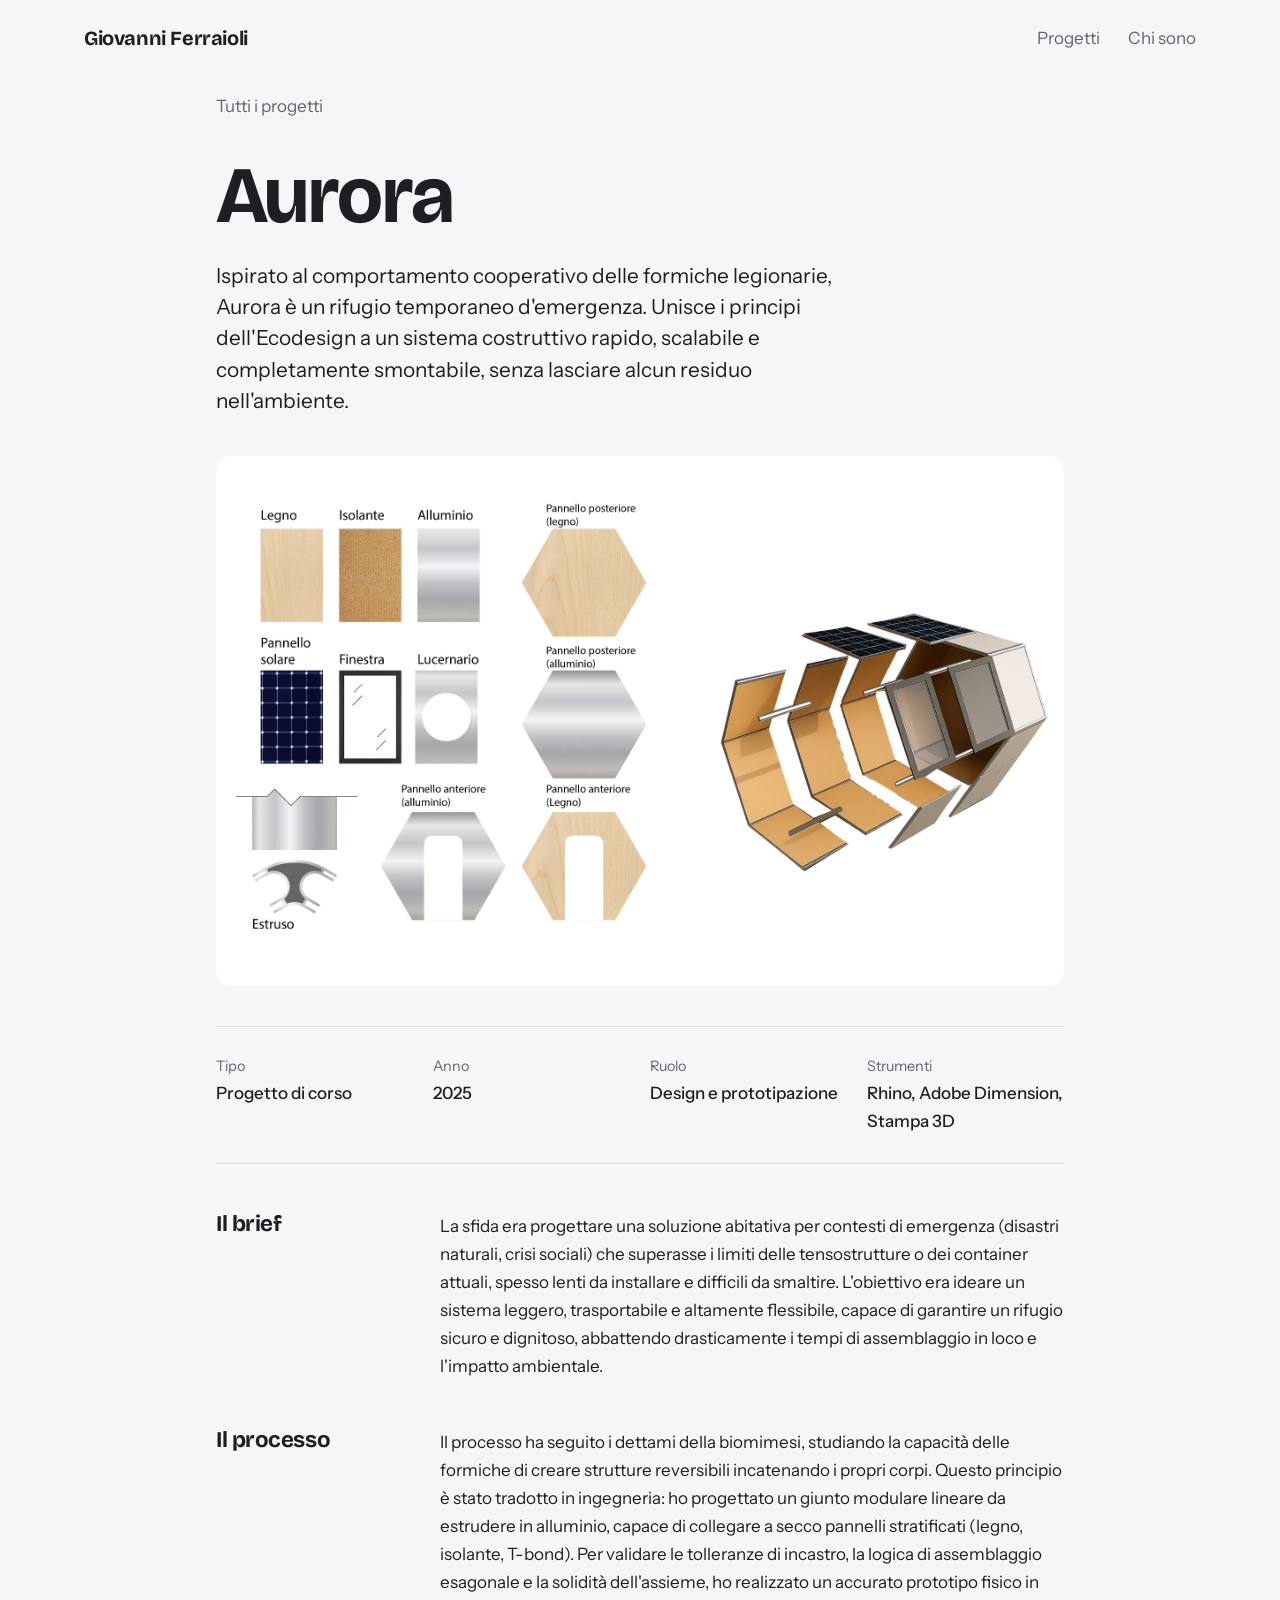
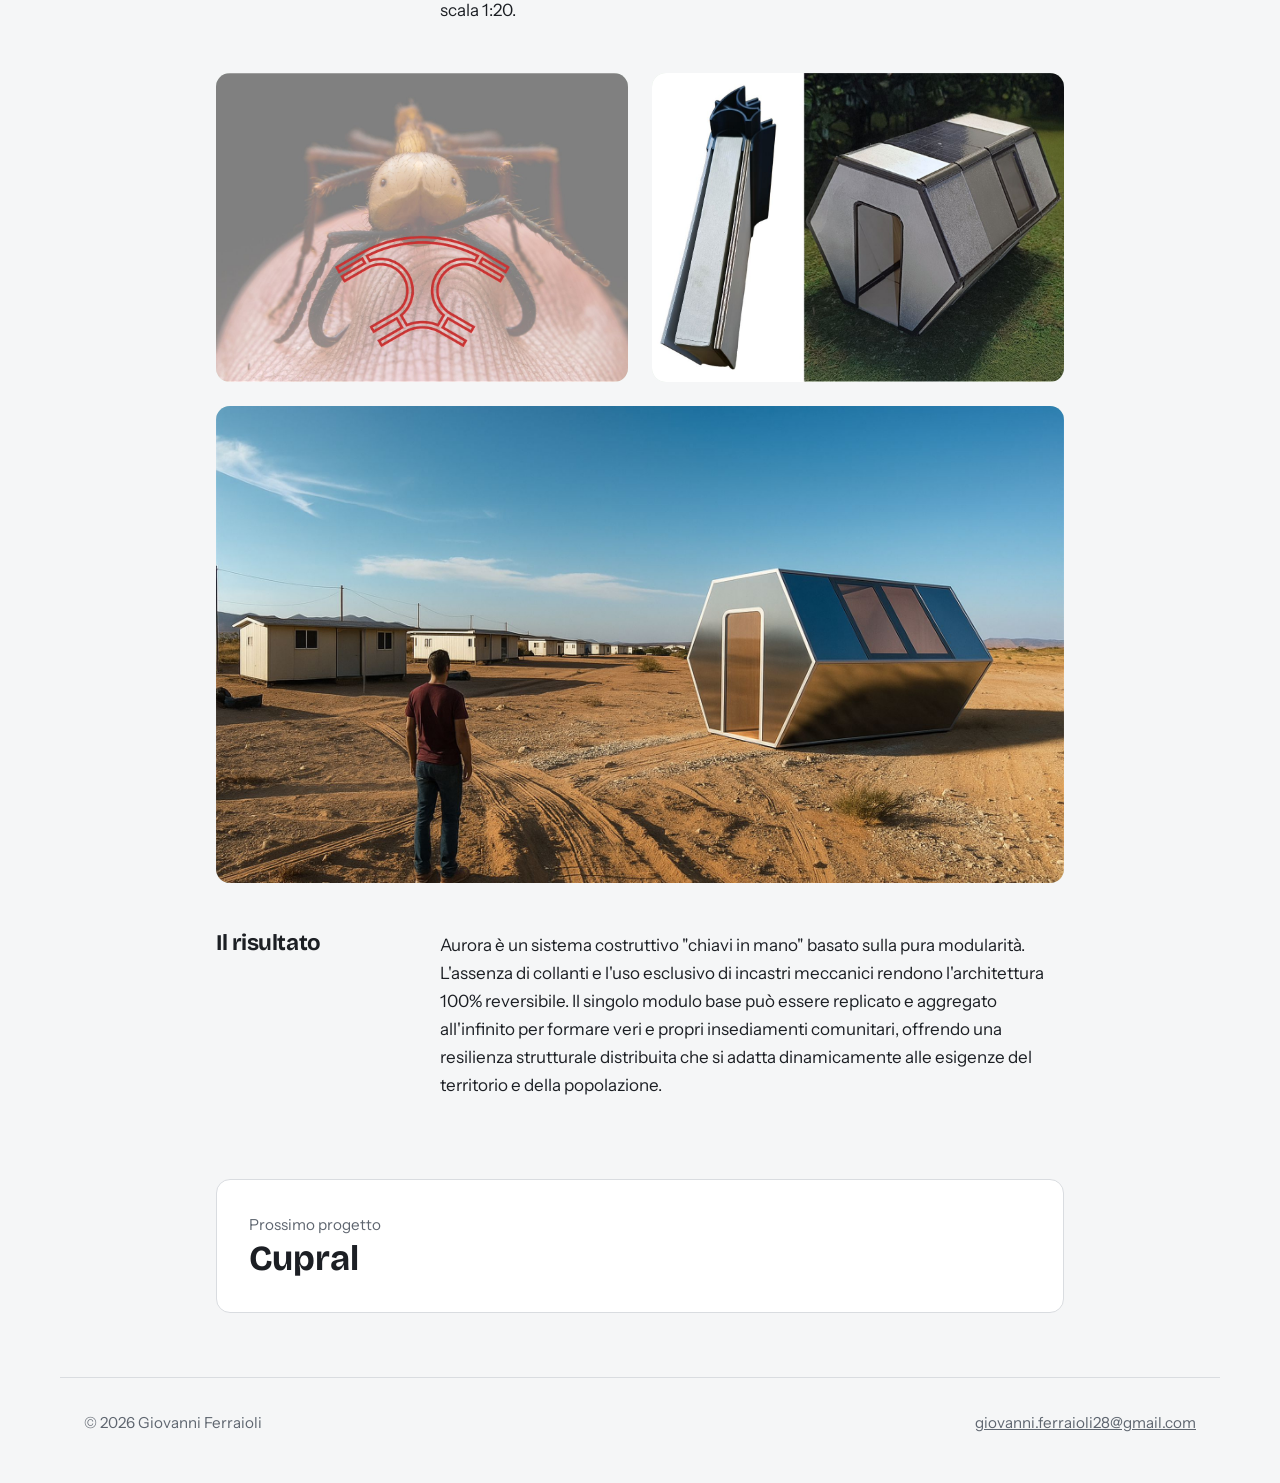
==== aurora.html @ e7b47581 "Add files via upload" ====
<!DOCTYPE html>
<html lang="it">
<head>
<meta charset="utf-8">
<meta name="viewport" content="width=device-width, initial-scale=1">
<title>Aurora — Giovanni Ferraioli </title>
<meta name="description" content="Portfolio di product design">
<link rel="preconnect" href="https://fonts.googleapis.com">
<link rel="preconnect" href="https://fonts.gstatic.com" crossorigin>
<link href="https://fonts.googleapis.com/css2?family=Bricolage+Grotesque:opsz,wght@12..96,500;12..96,700&family=Instrument+Sans:wght@400;500&display=swap" rel="stylesheet">
<link rel="stylesheet" href="css/stile.css">
</head>
<body>
<header class="top">
<a class="logo" href="index.html">Giovanni Ferraioli </a>
<nav><a href="index.html#progetti">Progetti</a><a href="chi-sono.html">Chi sono</a></nav>
</header>
<main class="progetto">
<a class="indietro" href="index.html#progetti">Tutti i progetti</a>
<h1>Aurora</h1>
<p class="intro">Ispirato al comportamento cooperativo delle formiche legionarie, Aurora è un rifugio temporaneo d'emergenza. Unisce i principi dell'Ecodesign a un sistema costruttivo rapido, scalabile e completamente smontabile, senza lasciare alcun residuo nell'ambiente.</p>
<div class="ph grande" style="--tinta:#DAEADB"><span>Aurora</span><img src="immagini/aurora/render.jpg" alt="Immagine del progetto Aurora" onerror="this.remove()"></div>
<dl class="dati"><div><dt>Tipo</dt><dd>Progetto di corso</dd></div><div><dt>Anno</dt><dd>2025</dd></div><div><dt>Ruolo</dt><dd>Design e prototipazione</dd></div><div><dt>Strumenti</dt><dd>Rhino, Adobe Dimension, Stampa 3D</dd></div></dl>
<section class="blocco"><h2>Il brief</h2><p>La sfida era progettare una soluzione abitativa per contesti di emergenza (disastri naturali, crisi sociali) che superasse i limiti delle tensostrutture o dei container attuali, spesso lenti da installare e difficili da smaltire. L'obiettivo era ideare un sistema leggero, trasportabile e altamente flessibile, capace di garantire un rifugio sicuro e dignitoso, abbattendo drasticamente i tempi di assemblaggio in loco e l'impatto ambientale.</p></section>
<section class="blocco"><h2>Il processo</h2><p>Il processo ha seguito i dettami della biomimesi, studiando la capacità delle formiche di creare strutture reversibili incatenando i propri corpi. Questo principio è stato tradotto in ingegneria: ho progettato un giunto modulare lineare da estrudere in alluminio, capace di collegare a secco pannelli stratificati (legno, isolante, T-bond). Per validare le tolleranze di incastro, la logica di assemblaggio esagonale e la solidità dell'assieme, ho realizzato un accurato prototipo fisico in scala 1:20.</p></section>
<div class="coppia"><div class="ph " style="--tinta:#DAEADB"><span>Aurora</span><img src="immagini/aurora/1.jpg" alt="Immagine del progetto Aurora" onerror="this.remove()"></div><div class="ph " style="--tinta:#DAEADB"><span>Aurora</span><img src="immagini/aurora/2.jpg" alt="Immagine del progetto Aurora" onerror="this.remove()"></div></div>
<div class="ph larga" style="--tinta:#DAEADB"><span>Aurora</span><img src="immagini/aurora/3.jpg" alt="Immagine del progetto Aurora" onerror="this.remove()"></div>
<section class="blocco"><h2>Il risultato</h2><p>Aurora è un sistema costruttivo "chiavi in mano" basato sulla pura modularità. L'assenza di collanti e l'uso esclusivo di incastri meccanici rendono l'architettura 100% reversibile. Il singolo modulo base può essere replicato e aggregato all'infinito per formare veri e propri insediamenti comunitari, offrendo una resilienza strutturale distribuita che si adatta dinamicamente alle esigenze del territorio e della popolazione.</p></section>
<a class="prossimo" href="cupral.html"><span>Prossimo progetto</span><strong>Cupral</strong></a>
</main>
<footer class="foot"><p>© 2026 Giovanni Ferraioli </p><p><a href="mailto:giovanni.ferraioli28@gmail.com">giovanni.ferraioli28@gmail.com</a></p></footer>
<script src="js/script.js"></script>
</body>
</html>
---- css/stile.css ----
:root{--sfondo:#F5F6F7;--carta:#fff;--inchiostro:#1C1F24;--tenue:#5F6670;--linea:#D9DCE0;--accento:#2F4B7C;--raggio:14px;--max:1160px}
*{box-sizing:border-box;margin:0}
html{scroll-behavior:smooth}
body{background:var(--sfondo);color:var(--inchiostro);font:400 1.0625rem/1.65 "Instrument Sans",system-ui,sans-serif}
h1,h2,h3,.logo{font-family:"Bricolage Grotesque",system-ui,sans-serif;line-height:1.1;letter-spacing:-.02em}
a{color:inherit}
:focus-visible{outline:3px solid var(--accento);outline-offset:3px}
.top{max-width:var(--max);margin:0 auto;padding:1.5rem 1.5rem;display:flex;justify-content:space-between;align-items:center}
.logo{font-weight:700;font-size:1.25rem;text-decoration:none}
.top nav{display:flex;gap:1.75rem}
.top nav a{text-decoration:none;color:var(--tenue)}
.top nav a:hover{color:var(--inchiostro);text-decoration:underline;text-underline-offset:6px}
main{max-width:var(--max);margin:0 auto;padding:0 1.5rem 4rem}
.hero{padding:4rem 0 3.5rem;max-width:52rem}
.hero h1{font-size:clamp(2.2rem,5.5vw,4rem);font-weight:700}
.hero p{margin-top:1.5rem;color:var(--tenue);max-width:34rem}
.ph{position:relative;background:var(--tinta);border-radius:var(--raggio);overflow:hidden;aspect-ratio:4/3;display:grid;place-items:center}
.ph span{font:700 clamp(1.5rem,4vw,2.5rem)/1 "Bricolage Grotesque",sans-serif;color:rgba(28,31,36,.28);letter-spacing:-.02em}
.ph img{position:absolute;inset:0;width:100%;height:100%;object-fit:cover}
.griglia{display:grid;grid-template-columns:repeat(6,1fr);gap:2.5rem 1.5rem}
.card{grid-column:span 2;background:none;border:0;padding:0;text-align:left;font:inherit;color:inherit;cursor:pointer}
.card:nth-child(1),.card:nth-child(2){grid-column:span 3}
.card:nth-child(1) .ph,.card:nth-child(2) .ph{aspect-ratio:3/2}
.card h3{font-size:1.35rem;margin-top:.9rem;font-weight:500}
.card .ph{transition:transform .25s ease}
.card:hover .ph{transform:translateY(-4px)}
dialog{border:0;border-radius:20px;padding:0;width:min(46rem,calc(100% - 2rem));background:var(--carta);color:inherit;box-shadow:0 30px 80px rgba(20,25,35,.28)}
dialog::backdrop{background:rgba(28,31,36,.5)}
dialog[open]{animation:apri .22s ease}
@keyframes apri{from{opacity:0;transform:translateY(14px) scale(.98)}}
#scheda-img .ph{border-radius:0;aspect-ratio:16/9}
.scheda-testo{padding:1.75rem 2rem 2rem}
.scheda-testo h2{font-size:2rem}
.scheda-testo p{margin:.75rem 0 1.5rem;color:var(--tenue)}
.chiudi{position:absolute;top:1rem;right:1rem;z-index:2;border:0;background:rgba(255,255,255,.92);border-radius:99px;padding:.4rem 1rem;font:inherit;font-size:.9rem;cursor:pointer}
.bottone{display:inline-block;background:var(--inchiostro);color:#fff;text-decoration:none;padding:.75rem 1.5rem;border-radius:99px;font-weight:500}
.bottone:hover{background:var(--accento)}
.progetto{max-width:56rem}
.indietro{display:inline-block;margin:1rem 0 2rem;color:var(--tenue);text-decoration:none}
.indietro:hover{color:var(--inchiostro)}
.progetto h1,.chi h1{font-size:clamp(2.6rem,7vw,5rem)}
.intro{font-size:1.3rem;line-height:1.5;margin:1.25rem 0 2.5rem;max-width:40rem}
.ph.grande{aspect-ratio:16/10}
.dati{display:grid;grid-template-columns:repeat(auto-fit,minmax(10rem,1fr));gap:1.25rem;padding:1.75rem 0;margin:2.5rem 0;border-block:1px solid var(--linea)}
.dati dt{color:var(--tenue);font-size:.9rem}
.dati dd{font-weight:500}
.blocco{margin:3rem 0;display:grid;grid-template-columns:12rem 1fr;gap:1rem 2rem}
.blocco h2{font-size:1.4rem}
.coppia{display:grid;grid-template-columns:1fr 1fr;gap:1.5rem}
.prossimo{display:block;margin-top:5rem;padding:2rem;border-radius:var(--raggio);background:var(--carta);text-decoration:none;border:1px solid var(--linea)}
.prossimo span{display:block;color:var(--tenue);font-size:.95rem}
.prossimo strong{font:700 2.2rem "Bricolage Grotesque",sans-serif}
.prossimo:hover{border-color:var(--inchiostro)}
.chi{padding-top:2rem}
.chi-cols{display:grid;grid-template-columns:minmax(0,5fr) minmax(0,7fr);gap:3rem;margin-top:2.5rem;align-items:start}
.ritratto{aspect-ratio:4/5}
.chi .intro{margin-top:0}
.foot{max-width:var(--max);margin:0 auto;padding:2rem 1.5rem 3rem;border-top:1px solid var(--linea);display:flex;justify-content:space-between;flex-wrap:wrap;gap:.5rem;color:var(--tenue);font-size:.95rem}
@media(max-width:760px){.griglia{grid-template-columns:1fr}.card,.card:nth-child(1),.card:nth-child(2){grid-column:auto}.blocco,.chi-cols,.coppia{grid-template-columns:1fr}.hero{padding-top:2rem}}
@media(prefers-reduced-motion:reduce){*{animation:none!important;transition:none!important}html{scroll-behavior:auto}}
.targa{position:absolute;top:.9rem;left:.9rem;z-index:2;background:#fff;color:var(--inchiostro);font:500 .85rem/1 "Instrument Sans",sans-serif;font-style:normal;padding:.5rem .85rem;border-radius:99px;box-shadow:0 2px 10px rgba(20,25,35,.15)}
.targa.inline{position:static;display:inline-block;margin-top:1.25rem;background:var(--inchiostro);color:#fff;box-shadow:none}
.ph.larga{aspect-ratio:16/9;margin-top:1.5rem}
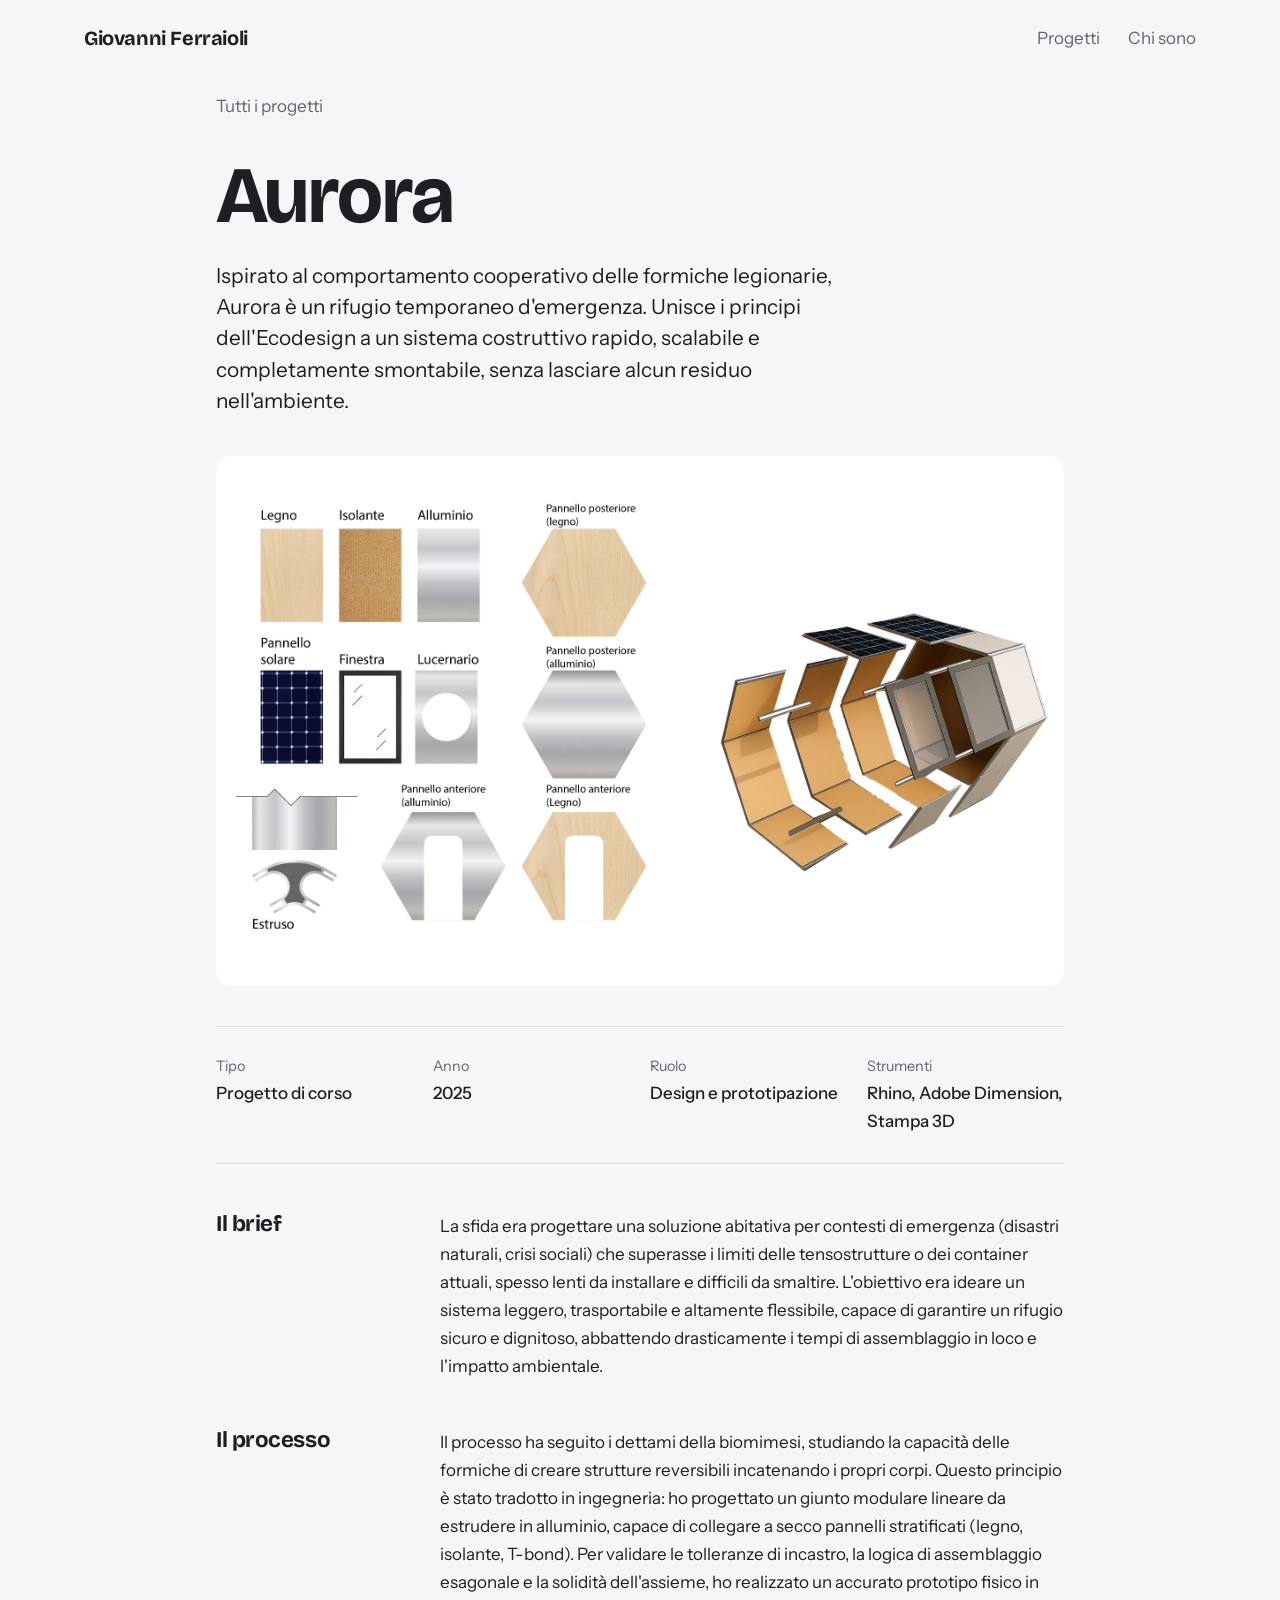
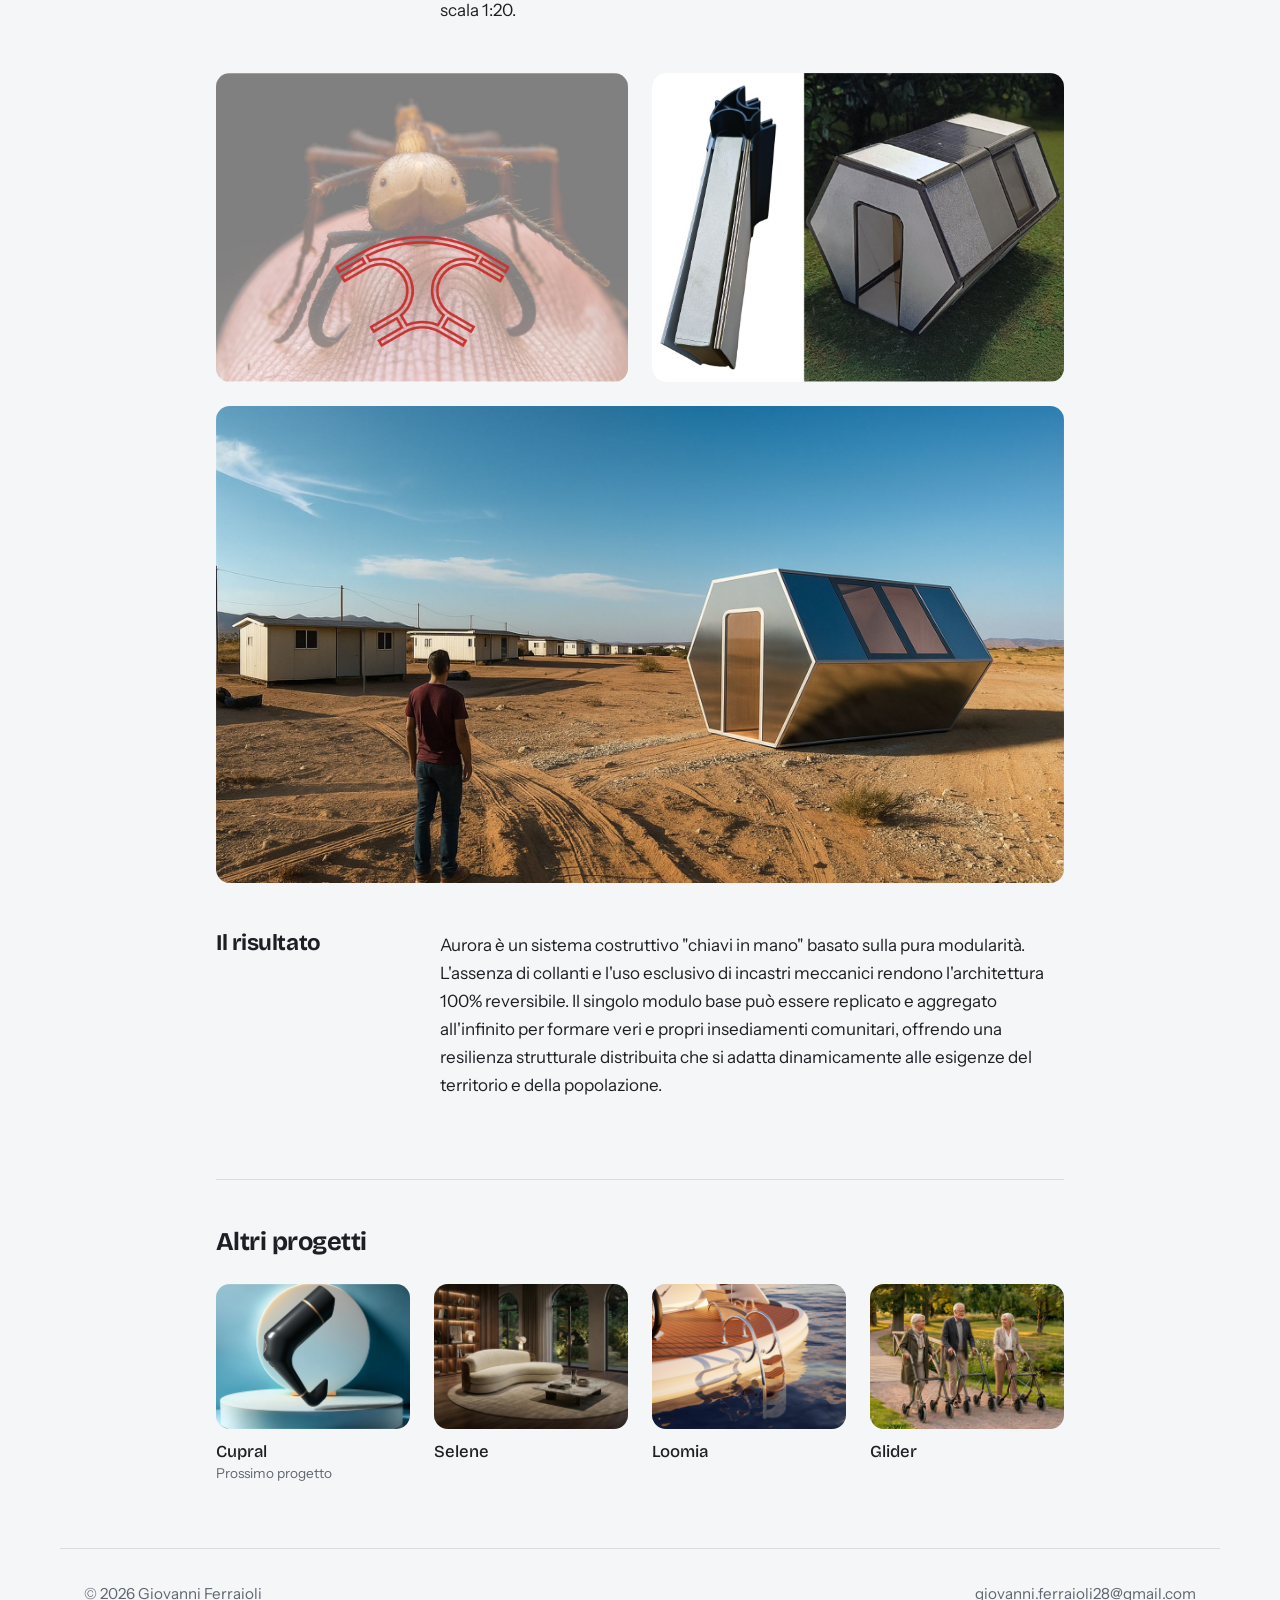
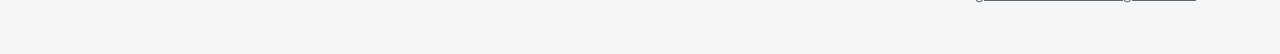
==== commit a34c7886: "Add files via upload" ====
--- a/aurora.html
+++ b/aurora.html
@@ -26,7 +26,15 @@
 <div class="coppia"><div class="ph " style="--tinta:#DAEADB"><span>Aurora</span><img src="immagini/aurora/1.jpg" alt="Immagine del progetto Aurora" onerror="this.remove()"></div><div class="ph " style="--tinta:#DAEADB"><span>Aurora</span><img src="immagini/aurora/2.jpg" alt="Immagine del progetto Aurora" onerror="this.remove()"></div></div>
 <div class="ph larga" style="--tinta:#DAEADB"><span>Aurora</span><img src="immagini/aurora/3.jpg" alt="Immagine del progetto Aurora" onerror="this.remove()"></div>
 <section class="blocco"><h2>Il risultato</h2><p>Aurora è un sistema costruttivo "chiavi in mano" basato sulla pura modularità. L'assenza di collanti e l'uso esclusivo di incastri meccanici rendono l'architettura 100% reversibile. Il singolo modulo base può essere replicato e aggregato all'infinito per formare veri e propri insediamenti comunitari, offrendo una resilienza strutturale distribuita che si adatta dinamicamente alle esigenze del territorio e della popolazione.</p></section>
-<a class="prossimo" href="cupral.html"><span>Prossimo progetto</span><strong>Cupral</strong></a>
+<section class="altri" aria-labelledby="altri-titolo">
+<h2 id="altri-titolo">Altri progetti</h2>
+<div class="altri-griglia">
+<a class="mini" href="cupral.html"><div class="ph" style="--tinta:#E9D6C9"><span>Cupral</span><img src="immagini/cupral/copertina.jpg" alt="Copertina del progetto Cupral" onerror="this.remove()"></div><strong>Cupral</strong><small>Prossimo progetto</small></a>
+<a class="mini" href="selene.html"><div class="ph" style="--tinta:#E1E4E9"><span>Selene</span><img src="immagini/selene/copertina.jpg" alt="Copertina del progetto Selene" onerror="this.remove()"></div><strong>Selene</strong></a>
+<a class="mini" href="loomia.html"><div class="ph" style="--tinta:#E3E1F1"><span>Loomia</span><img src="immagini/loomia/copertina.jpg" alt="Copertina del progetto Loomia" onerror="this.remove()"></div><strong>Loomia</strong></a>
+<a class="mini" href="glider.html"><div class="ph" style="--tinta:#D6E5F0"><span>Glider</span><img src="immagini/glider/copertina.jpg" alt="Copertina del progetto Glider" onerror="this.remove()"></div><strong>Glider</strong></a>
+</div>
+</section>
 </main>
 <footer class="foot"><p>© 2026 Giovanni Ferraioli </p><p><a href="mailto:giovanni.ferraioli28@gmail.com">giovanni.ferraioli28@gmail.com</a></p></footer>
 <script src="js/script.js"></script>
--- a/css/stile.css
+++ b/css/stile.css
@@ -11,28 +11,12 @@
 .top nav a{text-decoration:none;color:var(--tenue)}
 .top nav a:hover{color:var(--inchiostro);text-decoration:underline;text-underline-offset:6px}
 main{max-width:var(--max);margin:0 auto;padding:0 1.5rem 4rem}
-.hero{padding:4rem 0 3.5rem;max-width:52rem}
-.hero h1{font-size:clamp(2.2rem,5.5vw,4rem);font-weight:700}
-.hero p{margin-top:1.5rem;color:var(--tenue);max-width:34rem}
 .ph{position:relative;background:var(--tinta);border-radius:var(--raggio);overflow:hidden;aspect-ratio:4/3;display:grid;place-items:center}
 .ph span{font:700 clamp(1.5rem,4vw,2.5rem)/1 "Bricolage Grotesque",sans-serif;color:rgba(28,31,36,.28);letter-spacing:-.02em}
 .ph img{position:absolute;inset:0;width:100%;height:100%;object-fit:cover}
 .griglia{display:grid;grid-template-columns:repeat(6,1fr);gap:2.5rem 1.5rem}
-.card{grid-column:span 2;background:none;border:0;padding:0;text-align:left;font:inherit;color:inherit;cursor:pointer}
 .card:nth-child(1),.card:nth-child(2){grid-column:span 3}
 .card:nth-child(1) .ph,.card:nth-child(2) .ph{aspect-ratio:3/2}
-.card h3{font-size:1.35rem;margin-top:.9rem;font-weight:500}
-.card .ph{transition:transform .25s ease}
-.card:hover .ph{transform:translateY(-4px)}
-dialog{border:0;border-radius:20px;padding:0;width:min(46rem,calc(100% - 2rem));background:var(--carta);color:inherit;box-shadow:0 30px 80px rgba(20,25,35,.28)}
-dialog::backdrop{background:rgba(28,31,36,.5)}
-dialog[open]{animation:apri .22s ease}
-@keyframes apri{from{opacity:0;transform:translateY(14px) scale(.98)}}
-#scheda-img .ph{border-radius:0;aspect-ratio:16/9}
-.scheda-testo{padding:1.75rem 2rem 2rem}
-.scheda-testo h2{font-size:2rem}
-.scheda-testo p{margin:.75rem 0 1.5rem;color:var(--tenue)}
-.chiudi{position:absolute;top:1rem;right:1rem;z-index:2;border:0;background:rgba(255,255,255,.92);border-radius:99px;padding:.4rem 1rem;font:inherit;font-size:.9rem;cursor:pointer}
 .bottone{display:inline-block;background:var(--inchiostro);color:#fff;text-decoration:none;padding:.75rem 1.5rem;border-radius:99px;font-weight:500}
 .bottone:hover{background:var(--accento)}
 .progetto{max-width:56rem}
@@ -47,10 +31,6 @@
 .blocco{margin:3rem 0;display:grid;grid-template-columns:12rem 1fr;gap:1rem 2rem}
 .blocco h2{font-size:1.4rem}
 .coppia{display:grid;grid-template-columns:1fr 1fr;gap:1.5rem}
-.prossimo{display:block;margin-top:5rem;padding:2rem;border-radius:var(--raggio);background:var(--carta);text-decoration:none;border:1px solid var(--linea)}
-.prossimo span{display:block;color:var(--tenue);font-size:.95rem}
-.prossimo strong{font:700 2.2rem "Bricolage Grotesque",sans-serif}
-.prossimo:hover{border-color:var(--inchiostro)}
 .chi{padding-top:2rem}
 .chi-cols{display:grid;grid-template-columns:minmax(0,5fr) minmax(0,7fr);gap:3rem;margin-top:2.5rem;align-items:start}
 .ritratto{aspect-ratio:4/5}
@@ -61,3 +41,45 @@
 .targa{position:absolute;top:.9rem;left:.9rem;z-index:2;background:#fff;color:var(--inchiostro);font:500 .85rem/1 "Instrument Sans",sans-serif;font-style:normal;padding:.5rem .85rem;border-radius:99px;box-shadow:0 2px 10px rgba(20,25,35,.15)}
 .targa.inline{position:static;display:inline-block;margin-top:1.25rem;background:var(--inchiostro);color:#fff;box-shadow:none}
 .ph.larga{aspect-ratio:16/9;margin-top:1.5rem}
+
+/* ---- v2 ---- */
+.top.home{justify-content:flex-end}
+.hero{padding:3rem 0 4rem}
+.hero h1{font-size:clamp(2.8rem,9vw,6.5rem);font-weight:700;line-height:.98;letter-spacing:-.035em}
+.hero .sottotitolo{margin-top:1rem;font:500 clamp(1.05rem,2.2vw,1.4rem)/1 "Bricolage Grotesque",sans-serif;letter-spacing:.16em;text-transform:uppercase;color:var(--tenue)}
+.hero .presentazione{margin-top:2.5rem;color:var(--tenue);max-width:38rem}
+.card{grid-column:span 2;display:flex;flex-direction:column;align-items:flex-start}
+.card-img{display:block;width:100%;text-decoration:none}
+.card .ph{transition:transform .3s ease,box-shadow .3s ease}
+.card .ph img{transition:transform .5s ease}
+.card-img:hover .ph,.card-img:focus-visible .ph{transform:translateY(-4px);box-shadow:0 14px 30px rgba(20,25,35,.12)}
+.card-img:hover .ph img{transform:scale(1.03)}
+.card h3{font-size:1.15rem;font-weight:500;margin-top:1rem}
+.card h3 a{text-decoration:none}
+.card p{margin-top:.4rem;font-size:.95rem;line-height:1.55;color:var(--tenue);max-width:34rem}
+.piu{display:inline-block;margin-top:.9rem;font-size:.9rem;font-weight:500;padding:.4rem .95rem;border:1.5px solid var(--inchiostro);border-radius:99px;text-decoration:none}
+.piu:hover{background:var(--inchiostro);color:#fff}
+.altri{margin-top:5rem;padding-top:3rem;border-top:1px solid var(--linea)}
+.altri h2{font-size:1.6rem}
+.altri-griglia{display:grid;grid-template-columns:repeat(4,1fr);gap:1.5rem;margin-top:1.75rem}
+.mini{display:block;text-decoration:none}
+.mini .ph{transition:transform .3s ease}
+.mini:hover .ph{transform:translateY(-3px)}
+.mini strong{display:block;margin-top:.7rem;font:500 1.05rem "Bricolage Grotesque",sans-serif}
+.mini small{display:block;color:var(--tenue);font-size:.85rem}
+.chi-cols p+p{margin-top:1.1rem}
+.cv{margin-top:2.5rem}
+.bottone.secondario{background:transparent;color:var(--inchiostro);border:1.5px solid var(--inchiostro)}
+.bottone.secondario:hover{background:var(--inchiostro);color:#fff}
+.contatti{margin-top:6rem;padding-top:3rem;border-top:1px solid var(--linea);max-width:40rem}
+.contatti h2{font-size:2rem;margin-bottom:1.75rem}
+.campo{margin-bottom:1.25rem}
+.campo label{display:block;font-size:.9rem;color:var(--tenue);margin-bottom:.4rem}
+.campo input,.campo textarea{width:100%;font:inherit;color:inherit;background:var(--carta);border:1px solid var(--linea);border-radius:10px;padding:.75rem 1rem}
+.campo input:focus,.campo textarea:focus{outline:2px solid var(--accento);outline-offset:1px;border-color:var(--accento)}
+.campo textarea{resize:vertical}
+.trappola{position:absolute;left:-9999px}
+button.bottone{border:0;font:inherit;font-weight:500;cursor:pointer}
+button.bottone:disabled{opacity:.6;cursor:wait}
+#esito{margin-top:1rem;color:var(--tenue)}
+@media(max-width:760px){.altri-griglia{grid-template-columns:1fr 1fr}}
